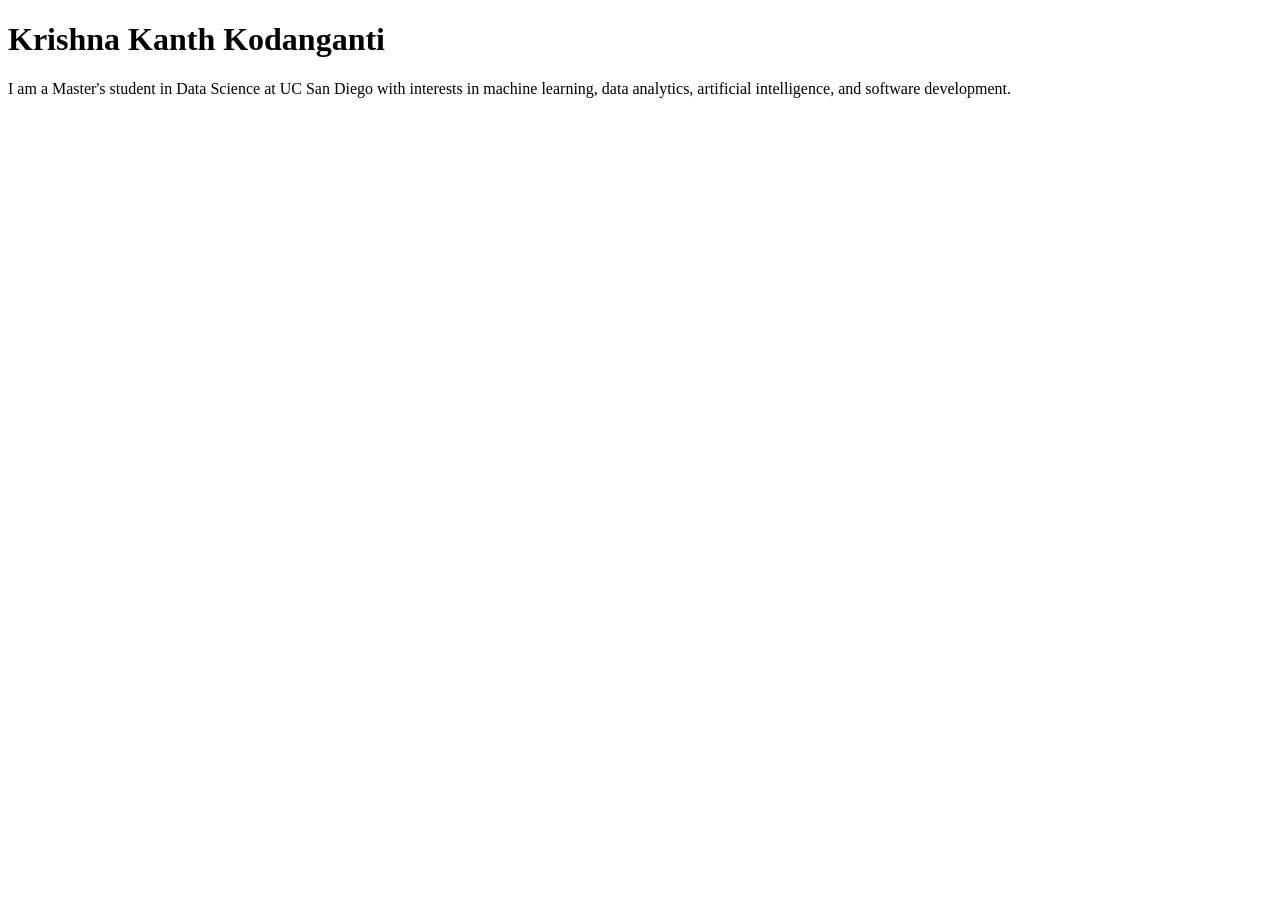
==== index.html @ e1726e0a "Create index.html Create basic portfolio homepage" ====
<!DOCTYPE html>
<html lang="en">
<head>
    <meta charset="UTF-8">
    <meta name="viewport" content="width=device-width, initial-scale=1.0">
    <title>Krishna Kanth Kodanganti: Personal site and portfolio</title>
</head>

<body>
    <h1>Krishna Kanth Kodanganti</h1>

    <p>
        I am a Master's student in Data Science at UC San Diego with interests in
        machine learning, data analytics, artificial intelligence, and software development.
    </p>
</body>
</html>
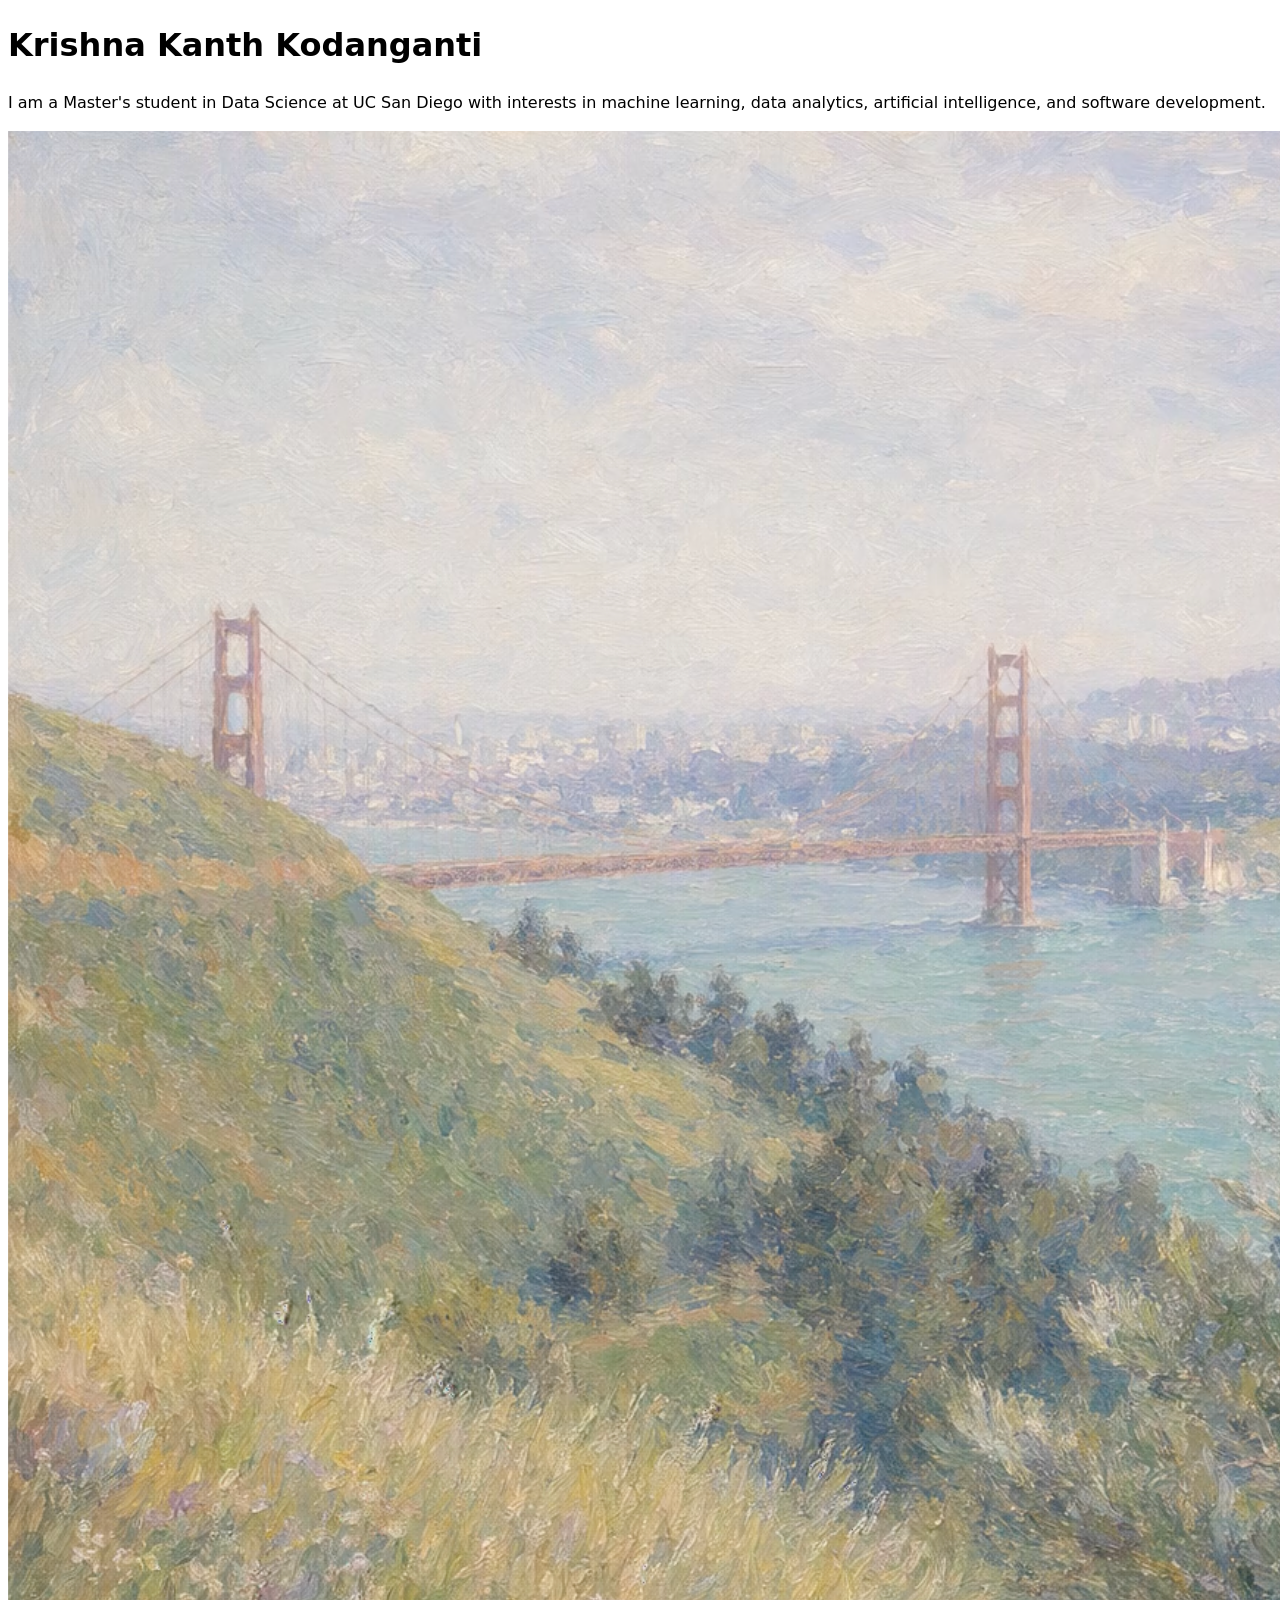
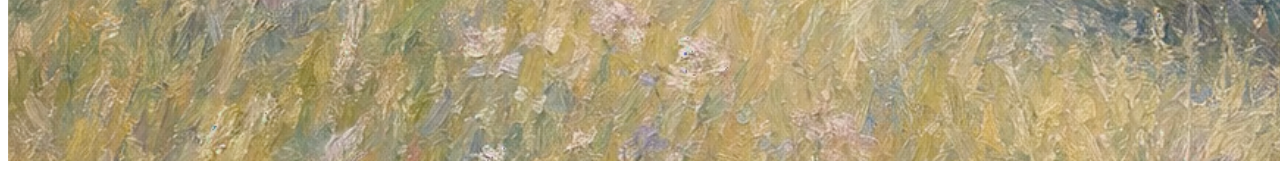
==== commit 3edf7388: "Add profile image and stylesheet" ====
--- a/index.html
+++ b/index.html
@@ -4,6 +4,7 @@
     <meta charset="UTF-8">
     <meta name="viewport" content="width=device-width, initial-scale=1.0">
     <title>Krishna Kanth Kodanganti: Personal site and portfolio</title>
+    <link rel="stylesheet" href="style.css">
 </head>
 
 <body>
@@ -13,5 +14,7 @@
         I am a Master's student in Data Science at UC San Diego with interests in
         machine learning, data analytics, artificial intelligence, and software development.
     </p>
+
+    <img src="images/profile.png" alt="Portrait of Krishna Kanth Kodanganti">
 </body>
 </html>
--- a/style.css
+++ b/style.css
@@ -0,0 +1,3 @@
+body {
+    font: 100%/1.5 system-ui;
+}
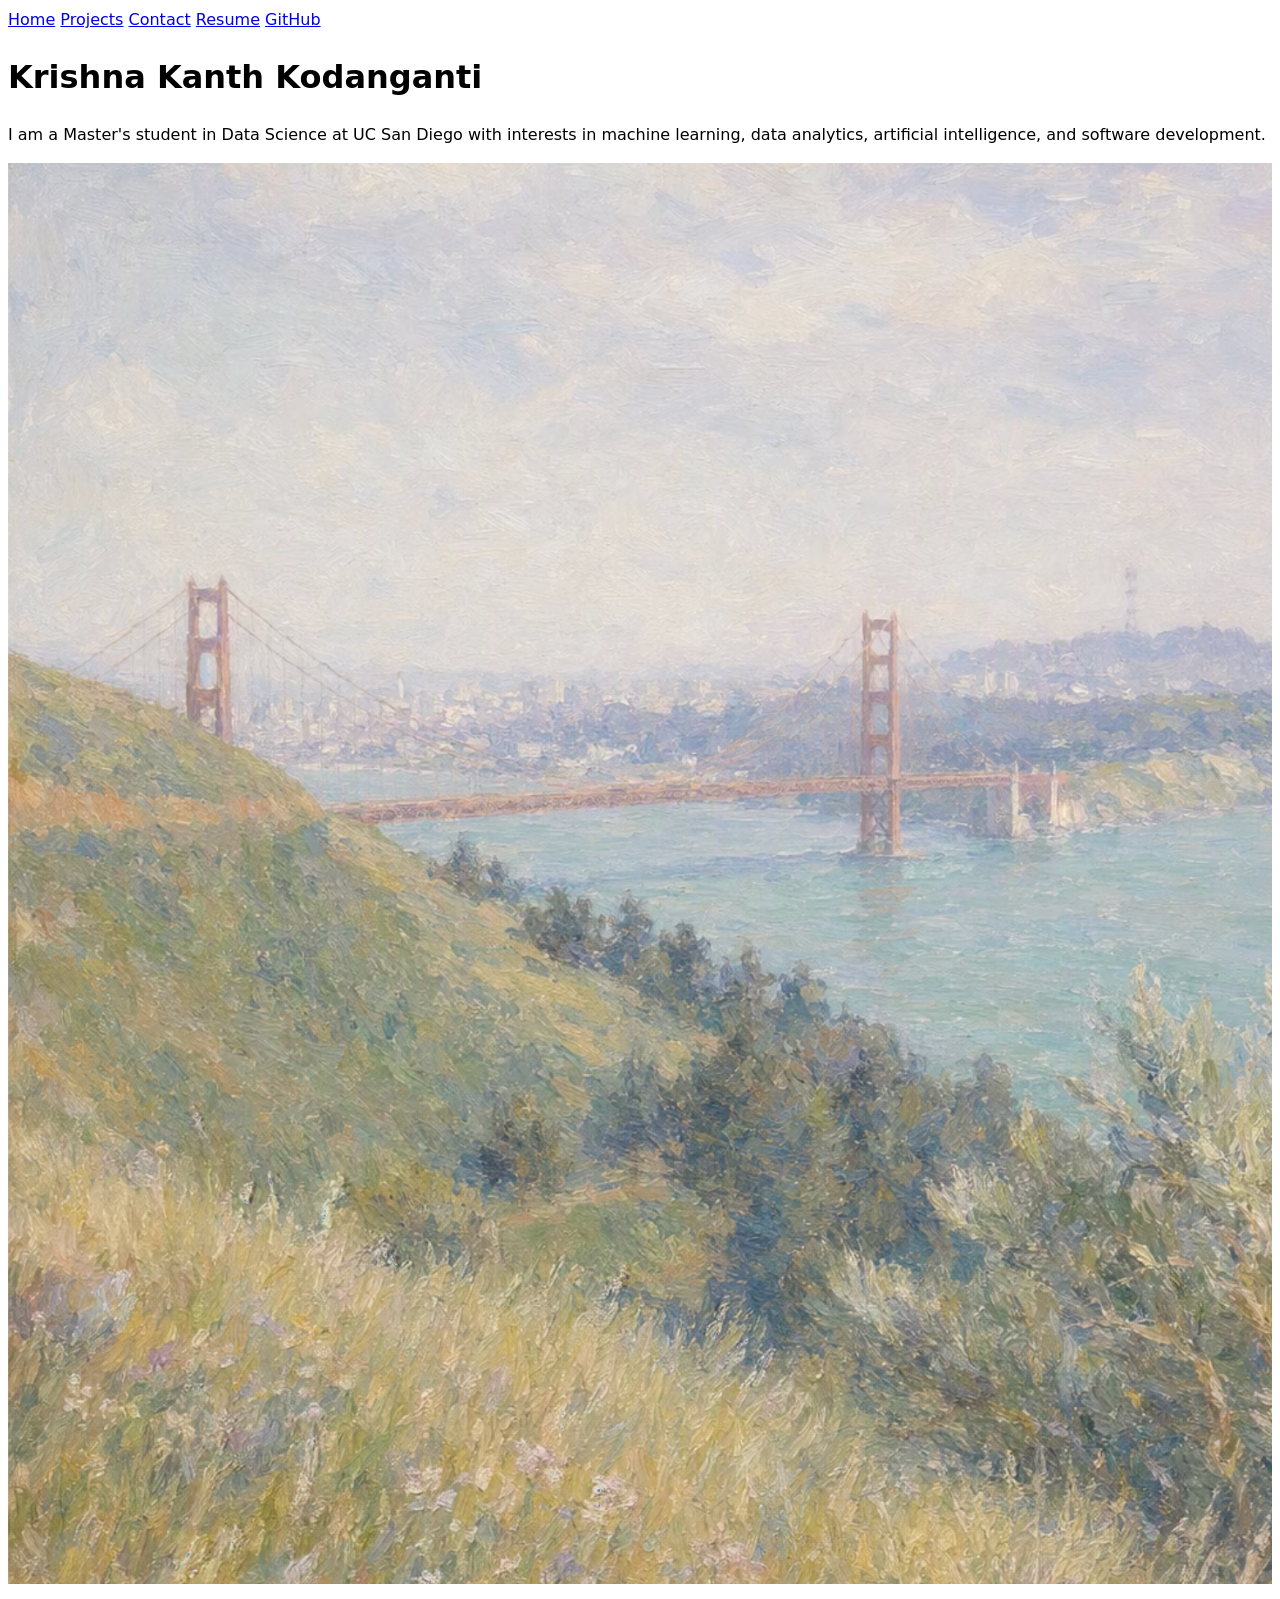
==== commit 0ab8209f: "Complete Lab 1 portfolio website" ====
--- a/index.html
+++ b/index.html
@@ -8,6 +8,14 @@
 </head>
 
 <body>
+    <nav>
+        <a href="./index.html">Home</a>
+        <a href="./projects/index.html">Projects</a>
+        <a href="./contact/index.html">Contact</a>
+        <a href="./resume/index.html">Resume</a>
+        <a href="https://github.com/Krishnakanth172" target="_blank">GitHub</a>
+    </nav>
+
     <h1>Krishna Kanth Kodanganti</h1>
 
     <p>
@@ -15,6 +23,7 @@
         machine learning, data analytics, artificial intelligence, and software development.
     </p>
 
-    <img src="images/profile.png" alt="Portrait of Krishna Kanth Kodanganti">
+    <img src="images/profile.png"
+         alt="Painting of the Golden Gate Bridge and San Francisco Bay">
 </body>
 </html>
--- a/style.css
+++ b/style.css
@@ -1,3 +1,8 @@
 body {
     font: 100%/1.5 system-ui;
-}+}
+
+img {
+    max-width: 100%;
+    height: auto;
+}
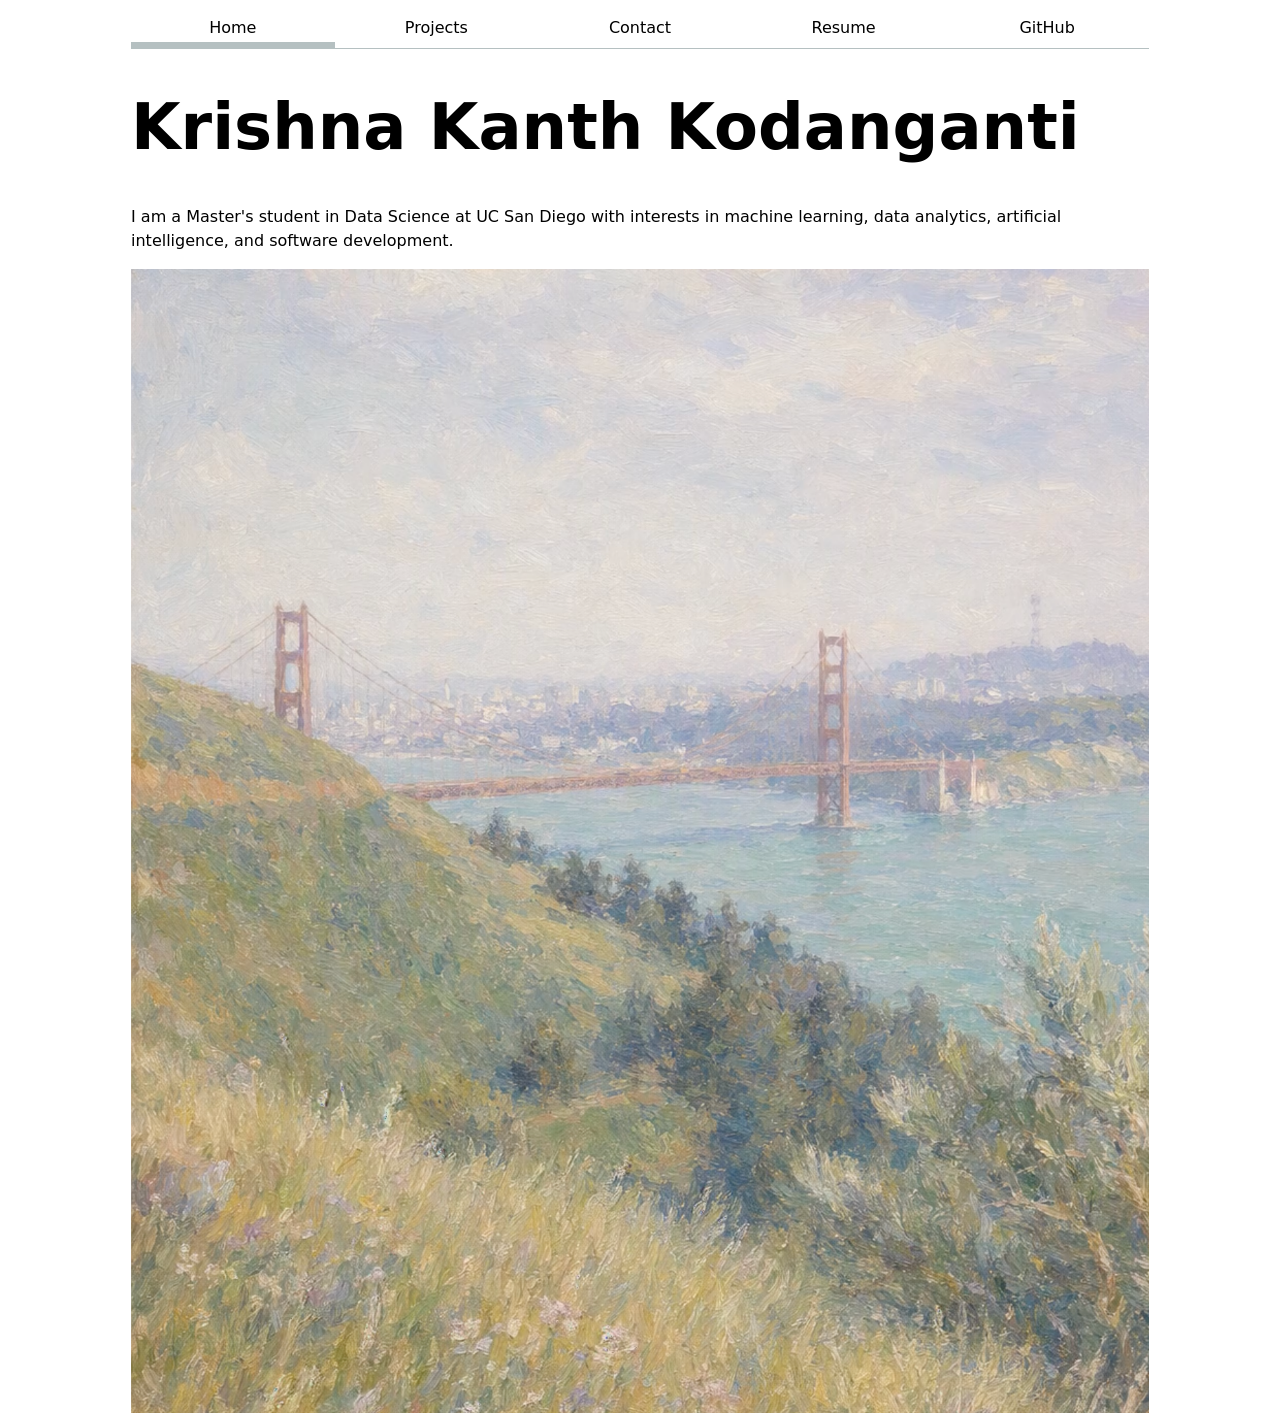
==== commit 191da03d: "Complete Lab 2 CSS styling and responsive layout" ====
--- a/index.html
+++ b/index.html
@@ -9,7 +9,7 @@
 
 <body>
     <nav>
-        <a href="./index.html">Home</a>
+        <a href="index.html" class="current">Home</a>
         <a href="./projects/index.html">Projects</a>
         <a href="./contact/index.html">Contact</a>
         <a href="./resume/index.html">Resume</a>
--- a/style.css
+++ b/style.css
@@ -1,8 +1,365 @@
+/* =========================================================
+   Global Theme
+========================================================= */
+
+html {
+    --color-accent: oklch(65% 0.18 200);
+    accent-color: var(--color-accent);
+}
+
+
+/* =========================================================
+   Global Page Layout
+========================================================= */
+
 body {
     font: 100%/1.5 system-ui;
-}
+
+    max-width: 100ch;
+    margin-inline: auto;
+    padding-inline: 1em;
+}
+
+
+/* =========================================================
+   Images
+========================================================= */
 
 img {
     max-width: 100%;
     height: auto;
 }
+
+
+/* =========================================================
+   Navigation
+========================================================= */
+
+nav {
+    display: flex;
+    flex-wrap: wrap;
+
+    margin-bottom: 1em;
+
+    border-bottom:
+        1px solid oklch(80% 3% 200);
+}
+
+nav a {
+    flex: 1;
+
+    min-width: 7em;
+
+    text-decoration: none;
+    color: inherit;
+    text-align: center;
+
+    padding: 0.5em;
+}
+
+
+/* Current Page */
+
+nav a.current {
+    border-bottom:
+        0.4em solid oklch(80% 3% 200);
+
+    padding-bottom: 0.1em;
+}
+
+
+/* Hover Effect */
+
+nav a:hover {
+    border-bottom:
+        0.4em solid var(--color-accent);
+
+    padding-bottom: 0.1em;
+}
+
+
+/* =========================================================
+   Contact Form
+========================================================= */
+
+input,
+textarea,
+button {
+    font: inherit;
+}
+
+form {
+    display: grid;
+
+    grid-template-columns:
+        auto 1fr;
+
+    gap: 1em;
+}
+
+form label {
+    display: grid;
+
+    grid-template-columns:
+        subgrid;
+
+    grid-column:
+        1 / -1;
+}
+
+form button {
+    grid-column:
+        1 / -1;
+}
+
+
+/* =========================================================
+   Projects Page
+========================================================= */
+
+.projects {
+    display: grid;
+
+    grid-template-columns:
+        repeat(
+            auto-fill,
+            minmax(15em, 1fr)
+        );
+
+    gap: 1em;
+}
+
+
+/* ---------------------------------------------------------
+   Project Card Alignment With Subgrid
+
+   Each article contains exactly three direct children:
+   1. h2
+   2. img
+   3. .project-details
+--------------------------------------------------------- */
+
+.projects article {
+    display: grid;
+
+    grid-template-rows:
+        subgrid;
+
+    grid-row:
+        span 3;
+
+    gap: 1em;
+}
+
+.projects article h2 {
+    margin: 0;
+}
+
+.projects article > img {
+    width: 100%;
+}
+
+.project-details {
+    align-self: start;
+}
+
+.project-details > :first-child {
+    margin-top: 0;
+}
+
+
+/* =========================================================
+   Heading Hierarchy
+========================================================= */
+
+h1 {
+    font-size: 400%;
+}
+
+h1,
+h2,
+h3,
+h4,
+h5,
+h6 {
+    line-height: 1.1;
+    text-wrap: balance;
+}
+
+
+/* =========================================================
+   Resume / CV Page
+========================================================= */
+
+
+/* Resume Header */
+
+.resume-page > header {
+    padding-block:
+        1.5em;
+
+    margin-bottom:
+        2em;
+
+    border-bottom:
+        3px solid var(--color-accent);
+}
+
+.resume-page > header h1 {
+    margin-block:
+        0 0.25em;
+}
+
+.resume-page > header p {
+    margin-block:
+        0.4em;
+}
+
+
+/* Resume Sections */
+
+.resume-page > section {
+    margin-block:
+        2.5em;
+}
+
+
+/* Resume Section Titles */
+
+.resume-page > section > h2 {
+    padding-bottom:
+        0.35em;
+
+    margin-bottom:
+        1em;
+
+    border-bottom:
+        2px solid var(--color-accent);
+}
+
+
+/* Resume Articles */
+
+.resume-page article {
+    margin-block:
+        1.5em;
+}
+
+.resume-page article h3 {
+    margin-bottom:
+        0.25em;
+}
+
+.resume-page article p {
+    margin-block:
+        0.4em;
+}
+
+
+/* Resume Lists */
+
+.resume-page ul {
+    padding-left:
+        1.3em;
+}
+
+.resume-page li {
+    margin-block:
+        0.35em;
+}
+
+
+/* Technical Skills */
+
+.resume-page section > ul li {
+    line-height:
+        1.6;
+}
+
+
+/* Resume Links */
+
+.resume-page a:not(nav a) {
+    color:
+        var(--color-accent);
+
+    text-decoration-thickness:
+        0.08em;
+
+    text-underline-offset:
+        0.15em;
+}
+
+
+/* Resume Dates */
+
+.resume-page time {
+    color:
+        oklch(45% 3% 200);
+}
+
+
+/* =========================================================
+   Responsive Design
+========================================================= */
+
+@media (max-width: 600px) {
+
+    body {
+        padding-inline:
+            0.8em;
+    }
+
+
+    /* Navigation wraps gracefully */
+
+    nav a {
+        min-width:
+            40%;
+    }
+
+
+    /* Smaller main headings */
+
+    h1 {
+        font-size:
+            250%;
+    }
+
+
+    /* Resume Header */
+
+    .resume-page > header {
+        padding-block:
+            1em;
+    }
+
+
+    /* Resume Section Spacing */
+
+    .resume-page > section {
+        margin-block:
+            1.75em;
+    }
+
+
+    /* Contact Form Stacks Vertically */
+
+    form {
+        grid-template-columns:
+            1fr;
+    }
+
+    form label {
+        grid-template-columns:
+            1fr;
+
+        grid-column:
+            1;
+    }
+
+    form button {
+        grid-column:
+            1;
+    }
+}
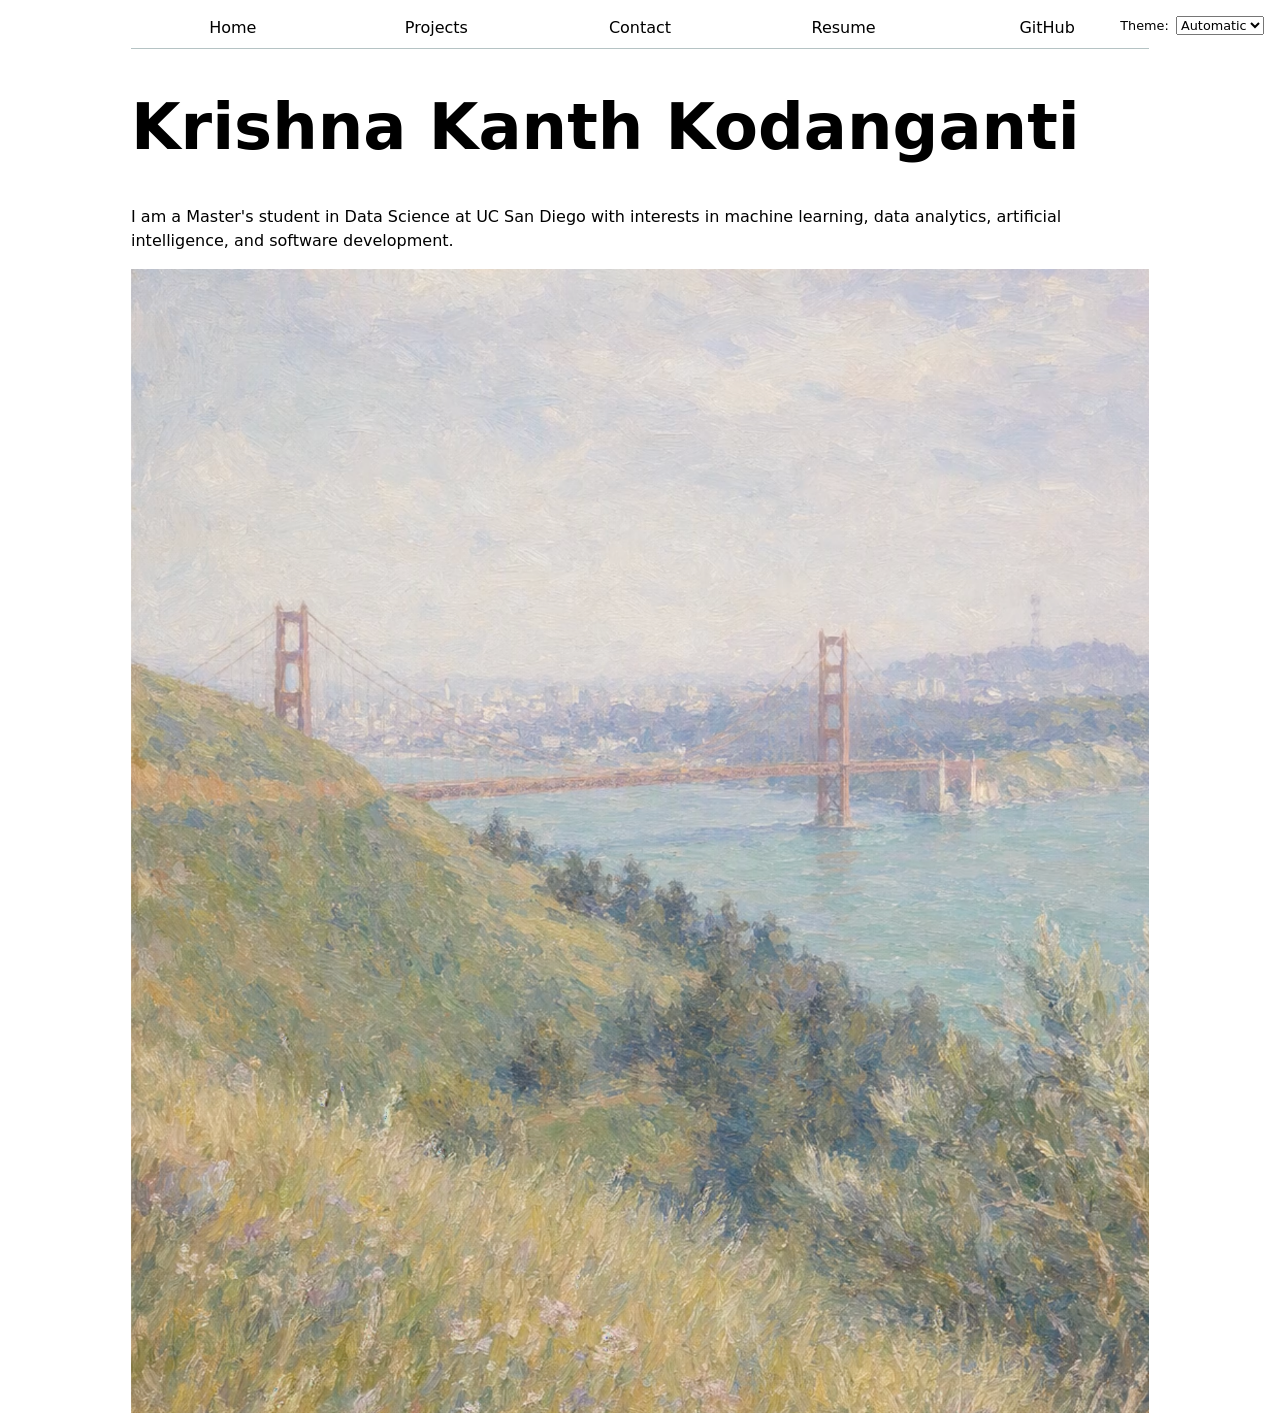
==== commit c863e267: "Complete Lab 3 JavaScript navigation and theme switcher" ====
--- a/index.html
+++ b/index.html
@@ -8,14 +8,6 @@
 </head>
 
 <body>
-    <nav>
-        <a href="index.html" class="current">Home</a>
-        <a href="./projects/index.html">Projects</a>
-        <a href="./contact/index.html">Contact</a>
-        <a href="./resume/index.html">Resume</a>
-        <a href="https://github.com/Krishnakanth172" target="_blank">GitHub</a>
-    </nav>
-
     <h1>Krishna Kanth Kodanganti</h1>
 
     <p>
@@ -25,5 +17,6 @@
 
     <img src="images/profile.png"
          alt="Painting of the Golden Gate Bridge and San Francisco Bay">
+    <script type="module" src="global.js"></script>
 </body>
 </html>
--- a/style.css
+++ b/style.css
@@ -5,6 +5,8 @@
 html {
     --color-accent: oklch(65% 0.18 200);
     accent-color: var(--color-accent);
+
+    color-scheme: light dark;
 }
 
 
@@ -36,13 +38,23 @@
 ========================================================= */
 
 nav {
+    --border-color: oklch(50% 10% 200 / 40%);
+
     display: flex;
     flex-wrap: wrap;
-
     margin-bottom: 1em;
-
-    border-bottom:
-        1px solid oklch(80% 3% 200);
+    border-bottom: 1px solid var(--border-color);
+}
+
+.color-scheme {
+    position: absolute;
+    top: 1rem;
+    right: 1rem;
+    font-size: 80%;
+}
+
+.color-scheme select {
+    margin-left: 0.25em;
 }
 
 nav a {
@@ -61,9 +73,7 @@
 /* Current Page */
 
 nav a.current {
-    border-bottom:
-        0.4em solid oklch(80% 3% 200);
-
+    border-bottom: 0.4em solid var(--border-color);
     padding-bottom: 0.1em;
 }
 
@@ -82,9 +92,7 @@
    Contact Form
 ========================================================= */
 
-input,
-textarea,
-button {
+input, textarea, button, select {
     font: inherit;
 }
 
@@ -294,8 +302,8 @@
 /* Resume Dates */
 
 .resume-page time {
-    color:
-        oklch(45% 3% 200);
+    color: inherit;
+    opacity: 0.65;
 }
 
 
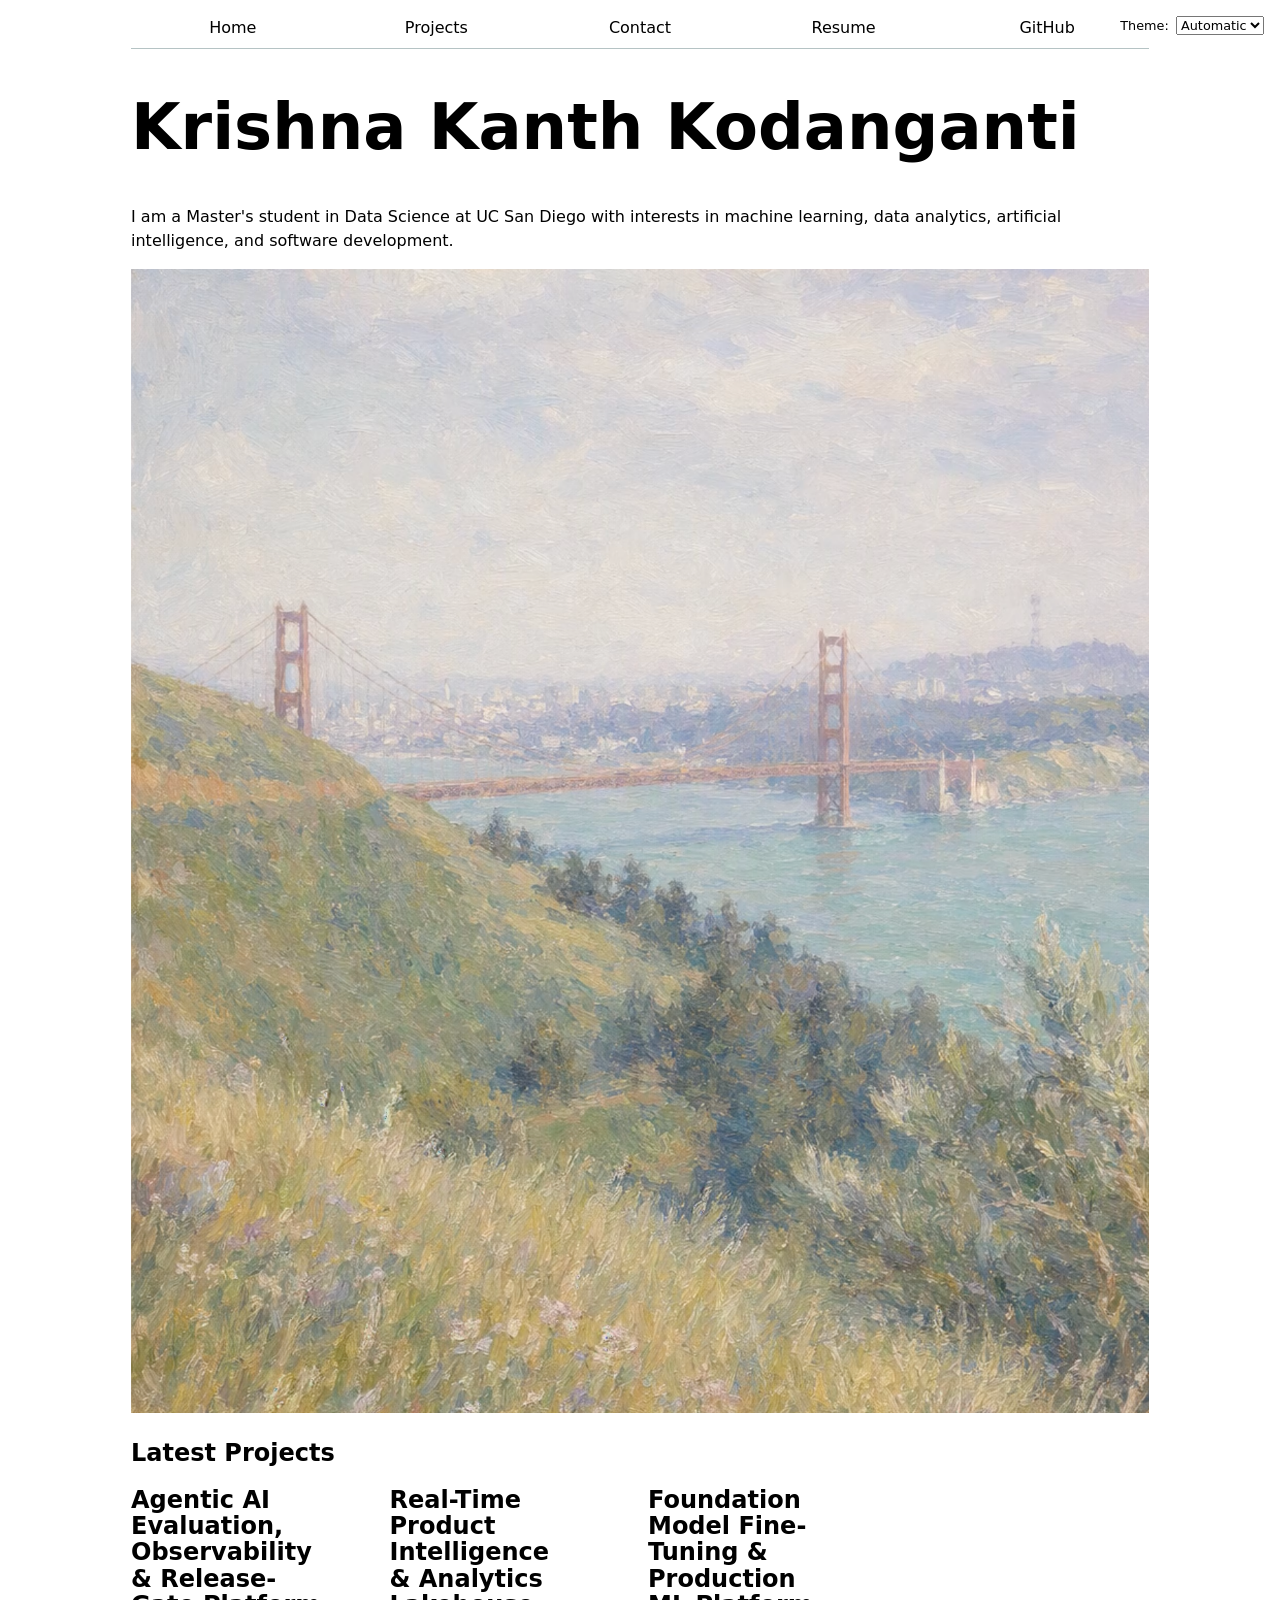
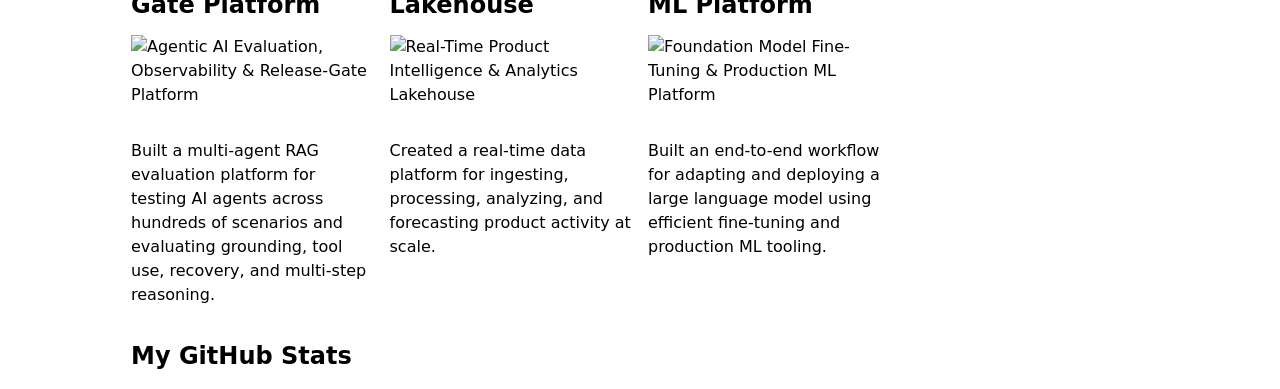
==== commit 9cdf2e53: "Complete Lab 4 JavaScript II" ====
--- a/index.html
+++ b/index.html
@@ -3,11 +3,14 @@
 <head>
     <meta charset="UTF-8">
     <meta name="viewport" content="width=device-width, initial-scale=1.0">
+
     <title>Krishna Kanth Kodanganti: Personal site and portfolio</title>
+
     <link rel="stylesheet" href="style.css">
 </head>
 
 <body>
+
     <h1>Krishna Kanth Kodanganti</h1>
 
     <p>
@@ -15,8 +18,31 @@
         machine learning, data analytics, artificial intelligence, and software development.
     </p>
 
-    <img src="images/profile.png"
-         alt="Painting of the Golden Gate Bridge and San Francisco Bay">
+    <img
+        src="images/profile.png"
+        alt="Painting of the Golden Gate Bridge and San Francisco Bay"
+    >
+
+
+    <!-- ==================================================
+         Latest Projects
+    =================================================== -->
+
+    <h2>Latest Projects</h2>
+
+    <div class="projects">
+        <!-- Dynamically added project content will appear here -->
+    </div> 
+    <h2>My GitHub Stats</h2>
+
+    <div id="profile-stats">
+    <!-- GitHub profile statistics will be added here -->
+    </div>
+    
+
+
     <script type="module" src="global.js"></script>
+    <script type="module" src="index.js" defer></script>
+
 </body>
 </html>
--- a/style.css
+++ b/style.css
@@ -306,7 +306,28 @@
     opacity: 0.65;
 }
 
-
+/* =========================================================
+   GitHub Profile Stats
+========================================================= */
+
+#profile-stats dl {
+    display: grid;
+    grid-template-columns: repeat(4, 1fr);
+    gap: 1em;
+    margin-block: 1em 2em;
+}
+
+#profile-stats dt {
+    grid-row: 1;
+    font-size: 0.85em;
+    font-weight: bold;
+}
+
+#profile-stats dd {
+    grid-row: 2;
+    margin: 0;
+    font-size: 2em;
+}
 /* =========================================================
    Responsive Design
 ========================================================= */
@@ -370,4 +391,12 @@
         grid-column:
             1;
     }
+    #profile-stats dl {
+    grid-template-columns: repeat(2, 1fr);
+    }
+
+    #profile-stats dt,
+    #profile-stats dd {
+    grid-row: auto;
+    }
 }
